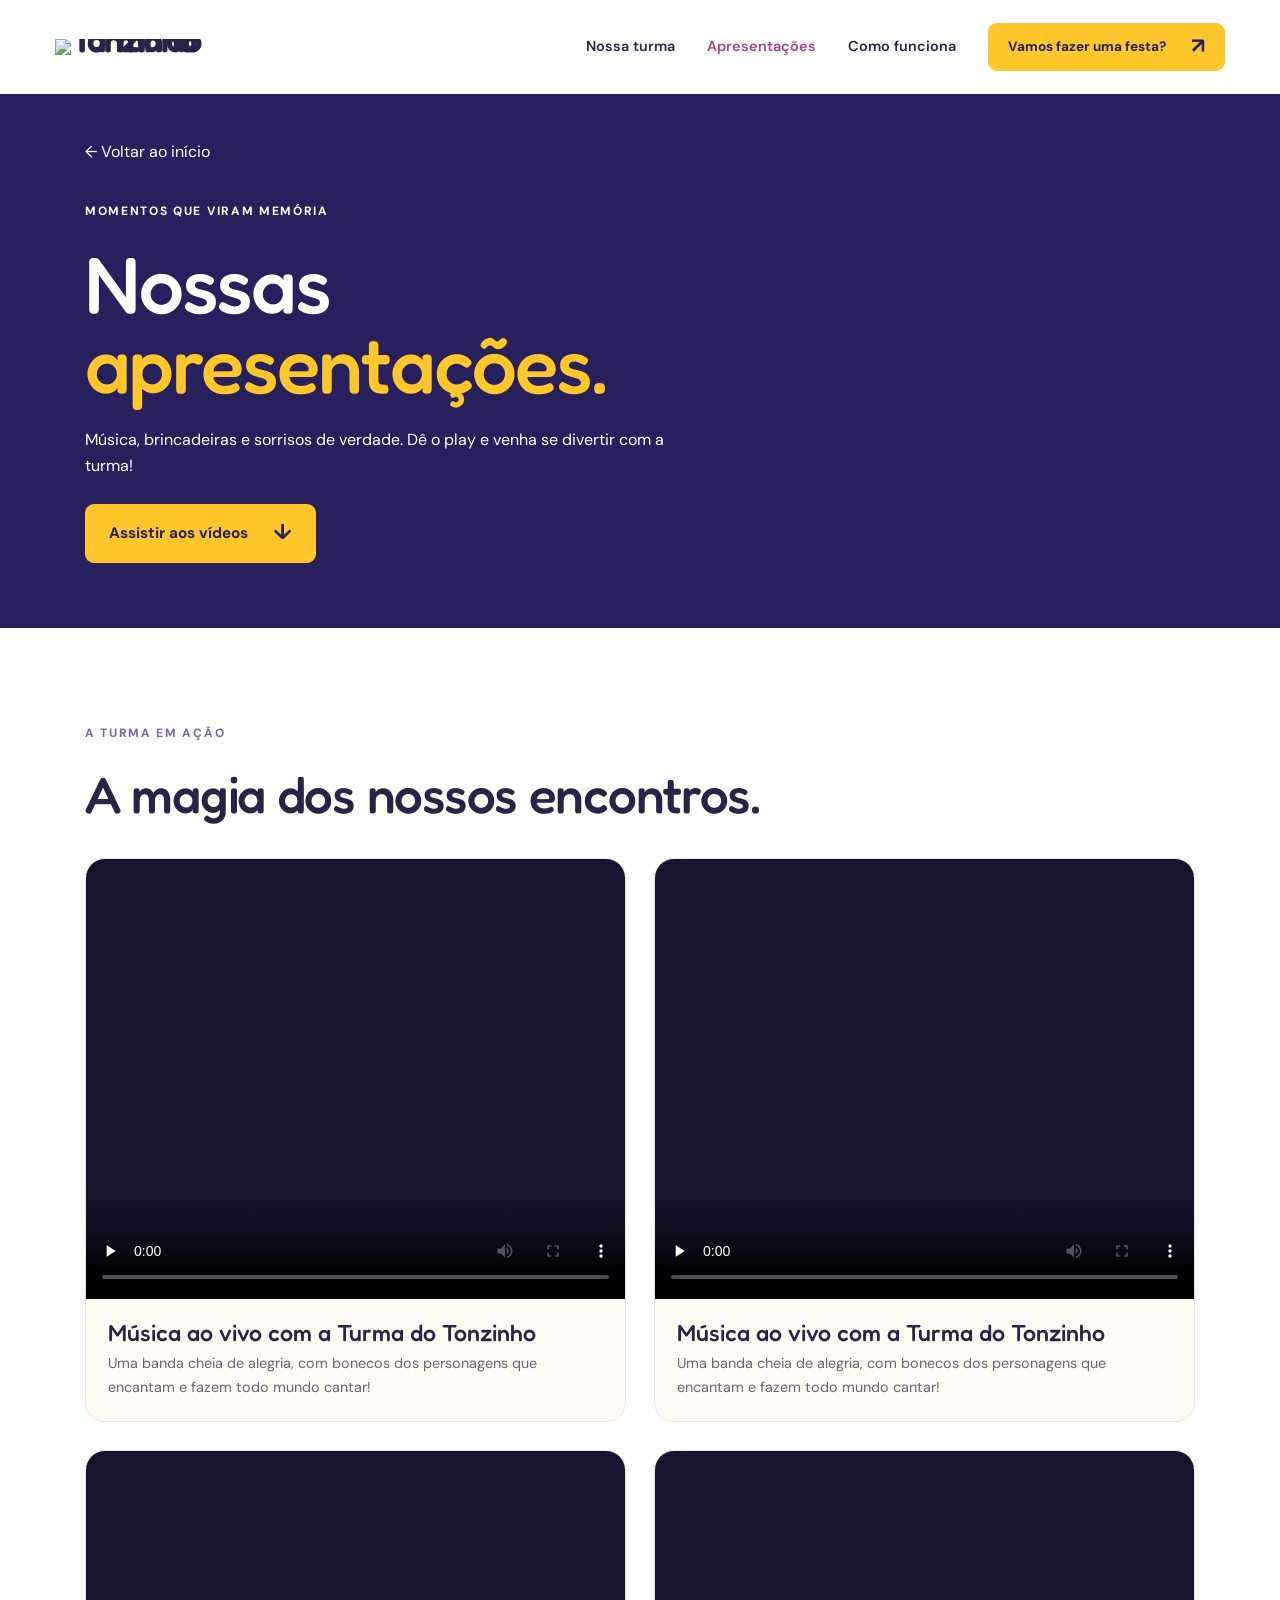
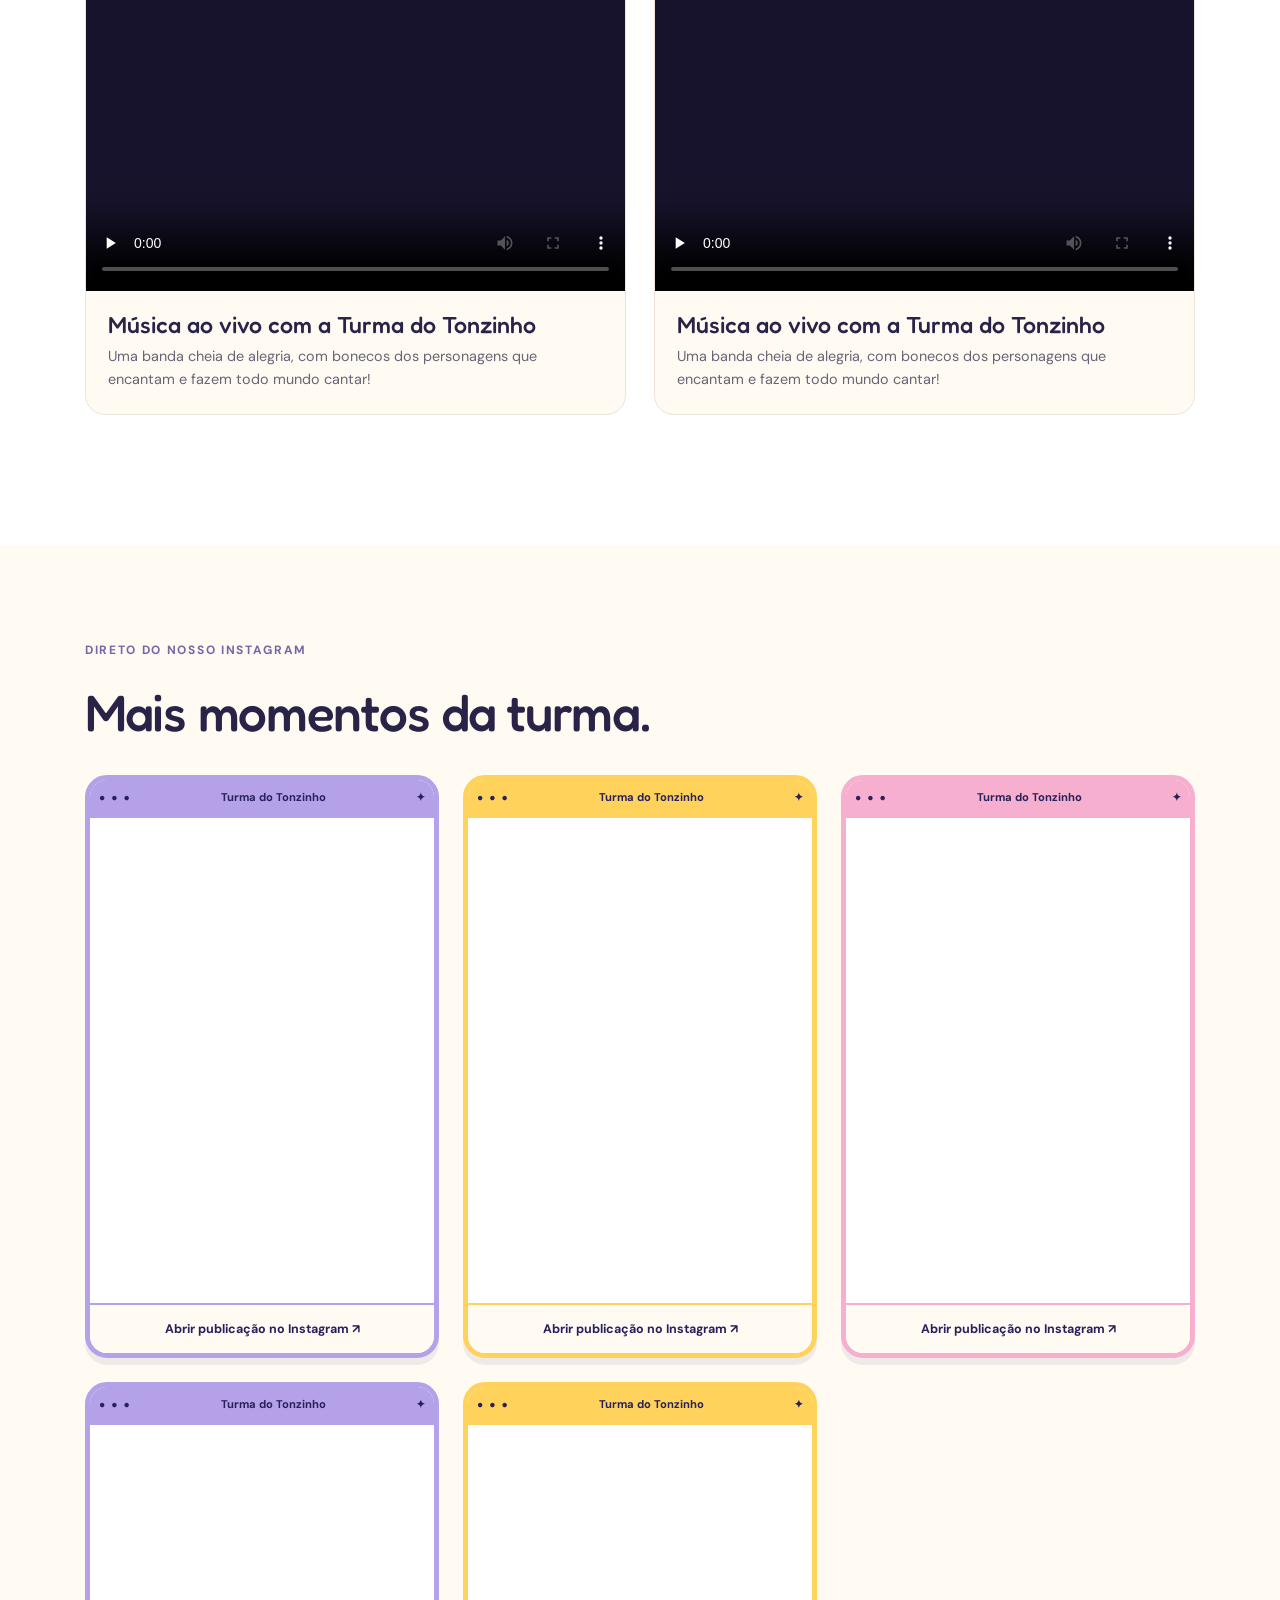
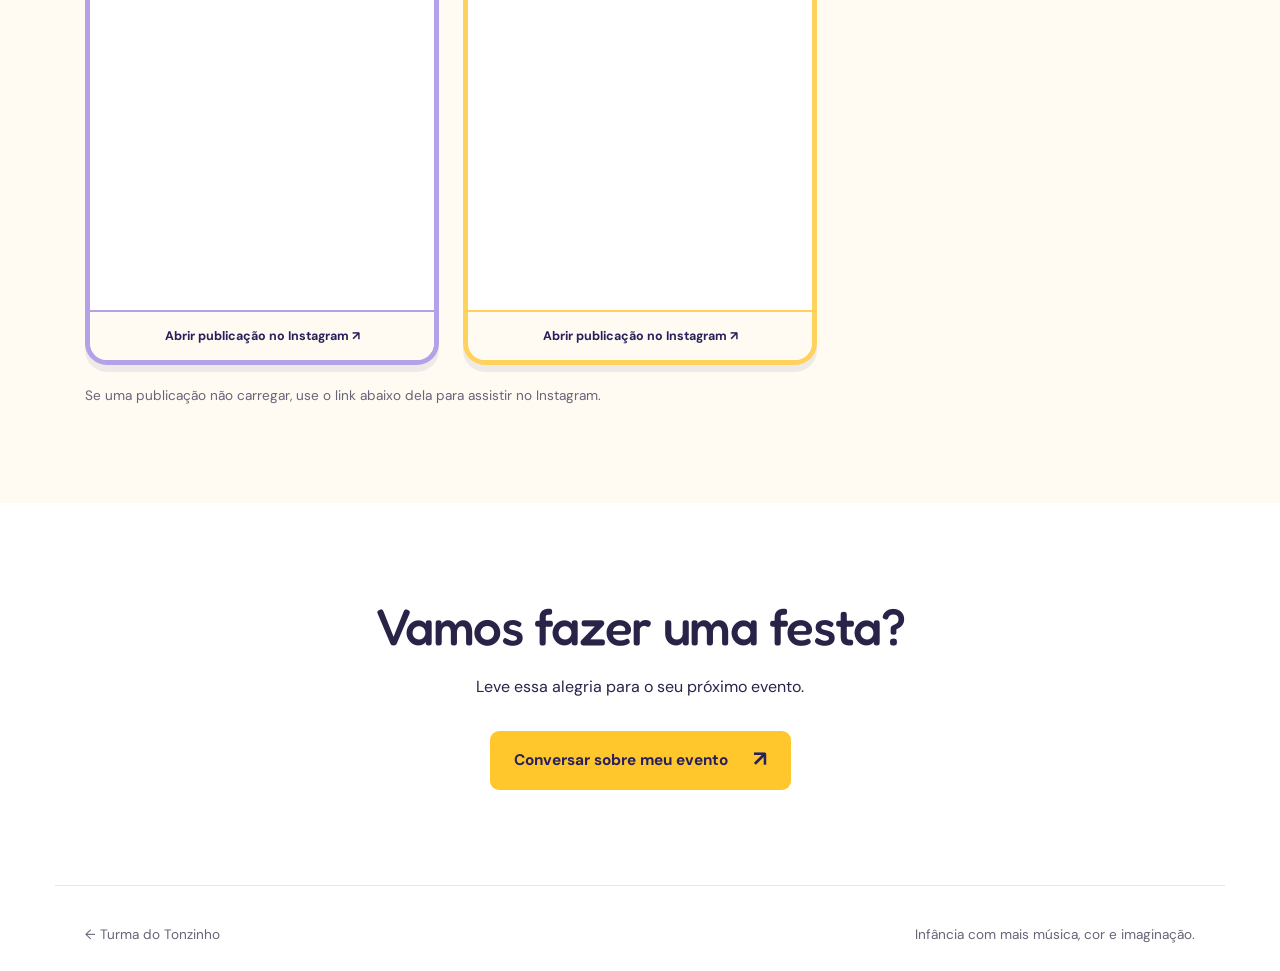
==== apresentacoes.html @ 0a6fb2ab "Add files via upload" ====
<!doctype html><html lang="pt-BR"><head><meta charset="UTF-8"><meta name="viewport" content="width=device-width, initial-scale=1"><meta name="description" content="Assista às apresentações da Turma do Tonzinho em eventos."><title>Apresentações · Turma do Tonzinho</title><link rel="stylesheet" href="styles.css"><link rel="stylesheet" href="video.css?v=kaka-2"><link rel="stylesheet" href="apresentacoes.css?v=janelas-1"></head><body><a class="skip" href="#conteudo">Pular para o conteúdo</a><header class="header"><a class="logo logo-image" href="index.html#inicio" aria-label="Turma do Tonzinho, início"><img src="assets/logo-turma-do-tonzinho.png" alt="Turma do Tonzinho"></a><button class="menu-toggle" aria-label="Abrir menu" aria-expanded="false" aria-controls="nav">☰</button><nav id="nav" aria-label="Menu principal"><a href="index.html#sobre">Nossa turma</a><a href="apresentacoes.html" aria-current="page">Apresentações</a><a href="index.html#como-funciona">Como funciona</a><a class="button small" href="index.html#contato">Vamos fazer uma festa? <span>↗</span></a></nav></header><main id="conteudo"><section class="event-intro"><div class="section"><a href="index.html">← Voltar ao início</a><p class="eyebrow">MOMENTOS QUE VIRAM MEMÓRIA</p><h1>Nossas<br><em>apresentações.</em></h1><p>Música, brincadeiras e sorrisos de verdade. Dê o play e venha se divertir com a turma!</p><a class="button" href="#videos">Assistir aos vídeos <span>↓</span></a></div></section><section class="section" id="videos"><p class="eyebrow purple">A TURMA EM AÇÃO</p><h2>A magia dos nossos encontros.</h2><div class="event-videos"><article class="event-video"><video controls playsinline preload="none" poster="assets/apresentacao-1.jpg" aria-label="Apresentação da Turma do Tonzinho, vídeo 1"><source src="assets/apresentacao-1.mp4" type="video/mp4">Seu navegador não suporta vídeo.</video><h3>Música ao vivo com a Turma do Tonzinho</h3><p>Uma banda cheia de alegria, com bonecos dos personagens que encantam e fazem todo mundo cantar!</p></article><article class="event-video"><video controls playsinline preload="none" poster="assets/apresentacao-2.jpg" aria-label="Apresentação da Turma do Tonzinho, vídeo 2"><source src="assets/apresentacao-2.mp4" type="video/mp4">Seu navegador não suporta vídeo.</video><h3>Música ao vivo com a Turma do Tonzinho</h3><p>Uma banda cheia de alegria, com bonecos dos personagens que encantam e fazem todo mundo cantar!</p></article><article class="event-video"><video controls playsinline preload="none" poster="assets/apresentacao-3.jpg" aria-label="Apresentação da Turma do Tonzinho, vídeo 3"><source src="assets/apresentacao-3.mp4" type="video/mp4">Seu navegador não suporta vídeo.</video><h3>Música ao vivo com a Turma do Tonzinho</h3><p>Uma banda cheia de alegria, com bonecos dos personagens que encantam e fazem todo mundo cantar!</p></article><article class="event-video"><video controls playsinline preload="none" poster="assets/apresentacao-4.jpg" aria-label="Apresentação da Turma do Tonzinho, vídeo 4"><source src="assets/apresentacao-4.mp4" type="video/mp4">Seu navegador não suporta vídeo.</video><h3>Música ao vivo com a Turma do Tonzinho</h3><p>Uma banda cheia de alegria, com bonecos dos personagens que encantam e fazem todo mundo cantar!</p></article></div></section><section class="event-social" id="instagram"><div class="section"><p class="eyebrow purple">DIRETO DO NOSSO INSTAGRAM</p><h2>Mais momentos da turma.</h2><div class="event-instagram"><article class="instagram-window"><div class="window-bar" aria-hidden="true"><span class="window-dots">● ● ●</span><span>Turma do Tonzinho</span><span>✦</span></div><iframe src="https://www.instagram.com/p/DZEY9xwAdph/embed/" title="Publicação 1 da Turma do Tonzinho no Instagram" loading="lazy" allow="autoplay; encrypted-media; picture-in-picture; fullscreen" allowfullscreen></iframe><a href="https://www.instagram.com/p/DZEY9xwAdph/" target="_blank" rel="noopener">Abrir publicação no Instagram ↗</a></article><article class="instagram-window"><div class="window-bar" aria-hidden="true"><span class="window-dots">● ● ●</span><span>Turma do Tonzinho</span><span>✦</span></div><iframe src="https://www.instagram.com/p/DVj2JoKgKFH/embed/" title="Publicação 2 da Turma do Tonzinho no Instagram" loading="lazy" allow="autoplay; encrypted-media; picture-in-picture; fullscreen" allowfullscreen></iframe><a href="https://www.instagram.com/p/DVj2JoKgKFH/" target="_blank" rel="noopener">Abrir publicação no Instagram ↗</a></article><article class="instagram-window"><div class="window-bar" aria-hidden="true"><span class="window-dots">● ● ●</span><span>Turma do Tonzinho</span><span>✦</span></div><iframe src="https://www.instagram.com/p/DVeevL1gLmP/embed/" title="Publicação 3 da Turma do Tonzinho no Instagram" loading="lazy" allow="autoplay; encrypted-media; picture-in-picture; fullscreen" allowfullscreen></iframe><a href="https://www.instagram.com/p/DVeevL1gLmP/" target="_blank" rel="noopener">Abrir publicação no Instagram ↗</a></article><article class="instagram-window"><div class="window-bar" aria-hidden="true"><span class="window-dots">● ● ●</span><span>Turma do Tonzinho</span><span>✦</span></div><iframe src="https://www.instagram.com/p/DVeZtWxgNIA/embed/" title="Publicação 4 da Turma do Tonzinho no Instagram" loading="lazy" allow="autoplay; encrypted-media; picture-in-picture; fullscreen" allowfullscreen></iframe><a href="https://www.instagram.com/p/DVeZtWxgNIA/" target="_blank" rel="noopener">Abrir publicação no Instagram ↗</a></article><article class="instagram-window"><div class="window-bar" aria-hidden="true"><span class="window-dots">● ● ●</span><span>Turma do Tonzinho</span><span>✦</span></div><iframe src="https://www.instagram.com/p/DSLtM_ggK1r/embed/" title="Publicação 5 da Turma do Tonzinho no Instagram" loading="lazy" allow="autoplay; encrypted-media; picture-in-picture; fullscreen" allowfullscreen></iframe><a href="https://www.instagram.com/p/DSLtM_ggK1r/" target="_blank" rel="noopener">Abrir publicação no Instagram ↗</a></article></div><p class="embed-note">Se uma publicação não carregar, use o link abaixo dela para assistir no Instagram.</p></div></section><section class="section event-cta"><h2>Vamos fazer uma festa?</h2><p>Leve essa alegria para o seu próximo evento.</p><a class="button" href="index.html#contato">Conversar sobre meu evento <span>↗</span></a></section></main><footer><a href="index.html">← Turma do Tonzinho</a><p>Infância com mais música, cor e imaginação.</p></footer><script>const toggle=document.querySelector('.menu-toggle');const nav=document.querySelector('#nav');toggle.addEventListener('click',()=>{const open=nav.classList.toggle('open');toggle.setAttribute('aria-expanded',String(open));});document.querySelectorAll('video').forEach(video=>video.addEventListener('play',()=>document.querySelectorAll('video').forEach(other=>{if(other!==video)other.pause()})));</script></body></html>
---- styles.css ----
@import url('https://fonts.googleapis.com/css2?family=DM+Sans:wght@400;500;600;700&family=Fredoka:wght@400;500;600;700&display=swap');
:root{--purple:#28205c;--yellow:#ffc72c;--pink:#f79cc6;--ink:#292348;--muted:#686477;--cream:#fffaf2}*{box-sizing:border-box}html{scroll-behavior:smooth;scroll-padding-top:100px}body{margin:0;color:var(--ink);font-family:'DM Sans',sans-serif;font-size:16px;line-height:1.65}a{color:inherit;text-decoration:none}button,input,select,textarea{font:inherit}button,a,input,select,summary,textarea{-webkit-tap-highlight-color:transparent}a:focus-visible,button:focus-visible,summary:focus-visible{outline:3px solid #d7478a;outline-offset:6px}h1,h2,h3,p{margin:0}h1,h2,h3,.logo{font-family:'Fredoka',sans-serif}h2{font-size:clamp(2.3rem,4vw,3.5rem);line-height:1.1;font-weight:500;letter-spacing:-.025em}h3{font-size:1.45rem;font-weight:500;line-height:1.3}em{font-style:normal}section{scroll-margin-top:25px}.header{max-width:1250px;margin:auto;padding:23px 40px;display:flex;align-items:center;justify-content:space-between;gap:35px}.logo{display:flex;flex-direction:column;line-height:.95;font-size:2.15rem;font-weight:600;letter-spacing:-.06em}.logo-small{font-size:.95rem;letter-spacing:.04em;margin-bottom:4px}.logo-star{color:#f1a800;font-size:1.7rem;margin-left:3px}nav{display:flex;align-items:center;gap:32px;font-size:.9rem;font-weight:600}nav>a:not(.button):hover{color:#a64191}.button{border:0;display:inline-flex;justify-content:space-between;align-items:center;gap:25px;background:var(--yellow);color:var(--purple);padding:17px 24px;border-radius:9px;font-weight:700;font-size:.96rem;cursor:pointer;transition:transform .2s,background .2s}.button:hover{transform:translateY(-3px);background:#ffda62}.button span{font-size:1.35rem;line-height:1}.button.small{padding:13px 20px;font-size:.85rem}.menu-toggle{display:none}.hero{background:var(--purple);color:white;position:relative;overflow:hidden;padding-top:30px}.wave{position:absolute;left:-3%;right:-3%;height:58px;background:#8b80c6;top:-33px;border-radius:0 0 50% 50%;transform:rotate(-1.5deg)}.hero-inner{max-width:1250px;min-height:575px;margin:auto;padding:55px 40px 60px;display:grid;grid-template-columns:1fr 1fr;align-items:center;gap:35px}.eyebrow{font-size:.75rem;font-weight:700;letter-spacing:.14em;line-height:1.8;margin-bottom:22px}.eyebrow span{display:inline-block;background:var(--yellow);width:7px;height:7px;border-radius:50%;margin-right:7px}.eyebrow.purple{color:#7964a7}h1{font-size:clamp(3.5rem,6.6vw,5.6rem);font-weight:500;line-height:.99;letter-spacing:-.025em}h1 em{color:var(--yellow)}.hero-description{max-width:440px;margin:25px 0 29px;color:#e1ddec;font-size:1.06rem;line-height:1.7}.hero-note{font-size:.8rem;margin-top:25px;color:#e3dff0;display:flex;gap:10px;align-items:center}.hero-note span{font-size:1.8rem;color:var(--pink)}.hero-visual{position:relative;min-width:0}.hero-visual img{width:100%;height:430px;object-fit:cover;display:block;border-radius:46% 45% 35% 35%;border:8px solid #554789;transform:rotate(2deg)}.spark{position:absolute;color:var(--yellow);font-size:4.8rem;line-height:1}.spark-one{left:-15px;top:-12px}.spark-two{right:-10px;bottom:50px;color:var(--pink)}.photo-label{position:absolute;bottom:8px;left:20px;background:var(--pink);color:var(--purple);padding:10px 20px;font-family:'Fredoka',sans-serif;font-size:1.2rem;transform:rotate(-5deg);border-radius:6px}.photo-label span{margin-left:10px}.image-caption{position:absolute;right:15px;bottom:-29px;font-size:.75rem;color:#d6cee9}.hero-bottom{display:flex;justify-content:center;gap:48px;align-items:center;padding:19px 30px;border-top:1px solid #504775;color:#e4def2;font-size:.85rem}.hero-bottom>span:nth-child(even){color:var(--pink);font-size:1.2rem}.section{max-width:1170px;margin:auto;padding:95px 30px}.about{display:grid;grid-template-columns:1fr 1.15fr;gap:95px;align-items:center}.about-art{min-height:360px;position:relative;display:grid;place-items:center}.about-circle{background:#fce3ed;width:310px;height:310px;border-radius:47% 53% 44% 56%;padding:44px;transform:rotate(-8deg);line-height:1.1;font-family:'Fredoka',sans-serif}.about-circle>span:first-child{font-size:1.2rem}.about-circle strong{display:block;font-size:3.8rem;font-weight:500;margin-top:7px}.about-circle em{color:#a54c87}.smile{position:absolute;right:25px;bottom:26px;font-size:4rem;color:#a54c87}.orbit{position:absolute;border:13px solid var(--yellow);width:100px;height:100px;border-radius:50%;right:0;bottom:0}.mini-star{position:absolute;left:10px;top:0;font-size:3rem;color:#a190d4}.little-note{position:absolute;bottom:22px;left:0;font-size:1.1rem;font-family:'Fredoka';transform:rotate(-8deg)}.about-copy>p:not(.eyebrow){color:var(--muted);margin-top:20px}.values{display:flex;gap:24px;margin-top:28px}.values>div{display:flex;align-items:center;gap:10px;flex:1}.values strong{font-size:.85rem;line-height:1.4}.value-icon{font-size:1.6rem;flex-shrink:0;padding:3px 11px;border-radius:12px}.pink{background:#ffe2ec;color:#a83b6c}.yellow{background:#fff0b9;color:#826000}.shows{background:var(--cream);border-radius:60px 60px 0 0}.section-heading{display:flex;align-items:end;justify-content:space-between;margin-bottom:42px}.section-heading>p{color:var(--muted);padding-bottom:5px}.cards{display:grid;grid-template-columns:repeat(3,1fr);gap:24px}.card{border-radius:18px;overflow:hidden;background:white;border:1px solid #ede6e0;transition:transform .2s}.card:hover{transform:translateY(-5px)}.card-top{height:220px;padding:24px 28px;position:relative;overflow:hidden}.birthday{background:#f8cf46}.school{background:#c7b9ee}.events{background:#f6bad0}.card-number{font-size:.7rem;letter-spacing:.13em;font-weight:700}.card-symbol{position:absolute;right:10px;top:40px;font-size:8rem;line-height:1;color:#fff8;transform:rotate(15deg)}.card-top p{position:relative;font-family:'Fredoka';font-size:1.85rem;line-height:1.15;margin-top:35px}.card-top strong{font-weight:500;font-size:2.2rem}.card-body{padding:28px}.card-body p{color:var(--muted);font-size:.92rem;margin:16px 0 25px}.card-body a{display:flex;justify-content:space-between;font-size:.88rem;font-weight:700;border-top:1px solid #eee7ed;padding-top:18px}.card-body a:hover{color:#a64191}.steps{text-align:center}.steps-grid{display:grid;grid-template-columns:repeat(3,1fr);gap:60px;margin-top:45px}.steps-grid article>span{display:grid;place-items:center;width:48px;height:48px;border-radius:50%;background:#f2eafa;color:#7963ac;font-family:'Fredoka';font-size:1.5rem;margin:0 auto 20px}.steps-grid p{color:var(--muted);margin-top:14px;font-size:.94rem}.contact{background:var(--purple);color:white;border-radius:32px;display:grid;grid-template-columns:1fr 1fr;gap:65px;padding:60px}.contact h2{font-size:3.7rem}.contact h2 em{color:var(--yellow)}.contact>div>p:not(.eyebrow){color:#ddd7ed;margin-top:23px;max-width:375px}.contact-star{display:block;color:var(--pink);font-size:5rem;line-height:1;margin-top:30px}form label{display:block;font-size:.85rem;margin-bottom:6px}input,select,textarea{width:100%;border:1px solid #736793;border-radius:8px;background:#fff;color:var(--ink);padding:12px 13px;margin-bottom:17px;min-width:0}input:focus,select:focus,textarea:focus{outline:3px solid var(--pink);outline-offset:2px}.form-row{display:grid;grid-template-columns:1.2fr 1fr;gap:14px}form .button{width:100%;margin-top:3px}.form-note{font-size:.75rem;color:#d6cee7;margin-top:14px;line-height:1.5}#result{margin-top:22px}textarea{font-size:.9rem;resize:vertical}.copy-button{background:white;border:0;border-radius:7px;padding:8px 18px;cursor:pointer;color:var(--purple)}#copy-status{font-size:.85rem;margin-top:8px}.faq{display:grid;grid-template-columns:1fr 1.4fr;gap:70px}.faq-list details{border-bottom:1px solid #e9e4ee;padding:20px 0}.faq-list details:first-child{padding-top:0}summary{font-weight:600;cursor:pointer;list-style:none;display:flex;justify-content:space-between;gap:20px}summary::-webkit-details-marker{display:none}summary:after{content:'+';color:#8b6bb1;font-size:1.3rem}details[open] summary:after{content:'−'}details p{color:var(--muted);font-size:.95rem;margin-top:15px}footer{max-width:1170px;padding:38px 30px 25px;margin:auto;border-top:1px solid #e9e4ee;display:flex;flex-wrap:wrap;justify-content:space-between;align-items:center;gap:25px}footer>p,footer>a:last-of-type{font-size:.85rem;color:var(--muted)}.footer-bottom{width:100%;border-top:1px solid #eee8f2;padding-top:22px;margin-top:12px;display:flex;justify-content:space-between;font-size:.75rem;color:#746c80}.skip{position:absolute;top:-100px;background:white;padding:15px;z-index:10}.skip:focus{top:0}
@media(min-width:1500px){.hero-inner{min-height:640px}.hero-visual img{height:470px}}@media(max-width:1000px){nav{gap:18px}.header{padding:22px 25px}nav .small{display:none}.hero-inner{padding:55px 30px}.hero-visual img{height:370px}.hero-bottom{gap:22px}.about{gap:45px}.about-circle{width:270px;height:290px}.cards{gap:16px}.card-body{padding:22px}.contact{margin:0 25px;padding:40px;gap:35px}.contact h2{font-size:3rem}.form-row{grid-template-columns:1fr}}
@media(max-width:700px){html{scroll-padding-top:25px}.header{padding:19px 22px;position:relative}.logo{font-size:1.9rem}.menu-toggle{display:block;background:#f3eef9;border:0;border-radius:8px;font-size:1.4rem;padding:3px 11px;color:var(--purple)}nav{display:none;position:absolute;left:15px;right:15px;top:85px;z-index:5;background:white;padding:25px;border-radius:14px;box-shadow:0 15px 35px #28205c22;align-items:stretch}nav.open{display:flex;flex-direction:column}nav .small{display:flex}.hero-inner{grid-template-columns:1fr;padding:50px 25px 55px;gap:45px}.eyebrow{font-size:.69rem;letter-spacing:.1em;margin-bottom:18px}h1{font-size:3.9rem}.hero-description{font-size:1rem}.hero-visual{max-width:460px;width:100%;margin:auto}.hero-visual img{height:350px}.hero-bottom{gap:18px;justify-content:flex-start;overflow:hidden;white-space:nowrap;font-size:.75rem}.section{padding:65px 25px}.about{grid-template-columns:1fr;gap:35px}.about-art{min-height:310px;max-width:360px;width:100%;margin:auto}.about-copy{order:-1}.values{gap:15px}.shows{border-radius:30px 30px 0 0}.section-heading{display:block}.section-heading>p{margin-top:20px}.cards{grid-template-columns:1fr;gap:24px}.card-top{height:205px}.card-body{padding:27px}.steps-grid{grid-template-columns:1fr;gap:35px;margin-top:35px}.steps-grid p{max-width:300px;margin:12px auto 0}.contact{grid-template-columns:1fr;margin:0 15px;padding:35px 25px;gap:30px;border-radius:22px}.contact h2{font-size:3rem}.contact-star{display:none}.form-row{grid-template-columns:1fr}.faq{grid-template-columns:1fr;gap:35px}.faq h2 br{display:none}footer{margin:0 25px;padding:30px 0;align-items:start}footer>p{max-width:180px}.footer-bottom{gap:20px;font-size:.75rem}.photo-label{font-size:1rem;left:10px}.hero-note{font-size:.75rem}}
@media(prefers-reduced-motion:reduce){html{scroll-behavior:auto}*{transition:none!important}}
---- video.css ----
.hero-video-wrap{position:absolute;inset:0;overflow:hidden;background:#28205c}.hero-video{width:100%;height:100%;object-fit:contain;object-position:center}.hero-overlay{position:absolute;inset:0;background:linear-gradient(90deg,rgba(28,23,70,.82) 0%,rgba(37,29,88,.42) 45%,rgba(39,30,89,.10) 100%);pointer-events:none}.video-control{position:absolute;right:28px;bottom:28px;z-index:2;border:1px solid #ffffff66;background:#28205cbb;color:#fff;border-radius:999px;padding:9px 14px;cursor:pointer;font-size:.8rem;font-weight:700}.hero .wave,.hero-inner,.hero-bottom{z-index:1}.hero-inner,.hero-bottom{position:relative}.hero-inner{grid-template-columns:minmax(0,1fr)}.hero-copy{max-width:530px}.hero-visual{display:none}.about-art{background:url('assets/turma-personagens-kaka-acento.png') center / contain no-repeat;min-height:410px}.about-art>*{display:none}.logo-image{display:block;width:175px;line-height:0}.logo-image img{display:block;width:100%;height:auto}footer .logo-image{width:190px}@media(max-width:700px){.video-control{right:15px;bottom:74px}.video-control span{display:none}.about-art{min-height:300px}.logo-image{width:145px}footer .logo-image{width:160px}}
---- apresentacoes.css ----
.event-intro{background:var(--purple);color:white}.event-intro .section{padding-top:45px;padding-bottom:65px}.event-intro .eyebrow{margin-top:35px}.event-intro h1{font-size:clamp(2.8rem,7vw,5rem)}.event-intro p:not(.eyebrow){max-width:600px;margin:24px 0}.event-videos{display:grid;grid-template-columns:repeat(2,minmax(0,1fr));gap:28px;margin:35px 0}.event-video{min-width:0;background:var(--cream);border:1px solid #eee4d9;border-radius:20px;overflow:hidden;padding-bottom:22px}.event-video video{display:block;width:100%;height:440px;object-fit:contain;background:#17132c}.event-video h3,.event-video p{margin:18px 22px 0}.event-video p{margin-top:5px;color:var(--muted);font-size:.9rem}.event-instagram{display:grid;grid-template-columns:repeat(2,minmax(0,1fr));gap:25px;margin-top:35px}.event-instagram article{min-width:0;background:white;border:1px solid #e9e4ee;border-radius:16px;overflow:hidden}.event-instagram iframe{display:block;width:100%;height:650px;border:0}.event-instagram a{display:block;padding:15px;font-size:.85rem;color:var(--purple);text-decoration:underline}.event-social{background:var(--cream)}.embed-note{color:var(--muted);font-size:.85rem;margin-top:20px}.event-cta{text-align:center}.event-cta p,.event-preview>p:not(.eyebrow){margin:20px 0}.event-cta .button{margin-top:10px}nav [aria-current=page]{color:#a64191}@media(max-width:700px){.event-videos,.event-instagram{grid-template-columns:1fr}.event-video video{height:420px;max-height:70vh}.event-instagram iframe{height:610px}.event-intro .section{padding-top:30px}.event-intro h1{overflow-wrap:anywhere}}
/* Compact, playful Instagram windows. */
.event-instagram{grid-template-columns:repeat(3,minmax(0,1fr));gap:24px;align-items:start}
.event-instagram .instagram-window{--frame:#b4a1e7;border:5px solid var(--frame);border-radius:22px;box-shadow:0 7px 0 #28205c12;background:#fff;overflow:hidden}
.event-instagram .instagram-window:nth-child(3n+2){--frame:#ffd35b}
.event-instagram .instagram-window:nth-child(3n){--frame:#f6afce}
.window-bar{display:flex;align-items:center;justify-content:space-between;gap:8px;padding:10px 9px 13px;background:var(--frame);color:#28205c;font-size:.7rem;font-weight:700;line-height:1.3}
.window-dots{font-size:.65rem;letter-spacing:2px;white-space:nowrap}
.event-instagram iframe{height:485px;background:white}
.event-instagram .instagram-window>a{padding:14px 10px;text-align:center;font-weight:700;font-size:.78rem;text-decoration:none;background:#fffaf2;border-top:2px solid var(--frame)}
.event-instagram .instagram-window>a:hover{background:var(--frame)}
@media(max-width:1080px){.event-instagram{grid-template-columns:repeat(2,minmax(0,1fr));max-width:740px;margin-left:auto;margin-right:auto}}
@media(max-width:740px){.event-instagram{grid-template-columns:minmax(0,1fr);max-width:360px}.event-instagram iframe{height:470px}}
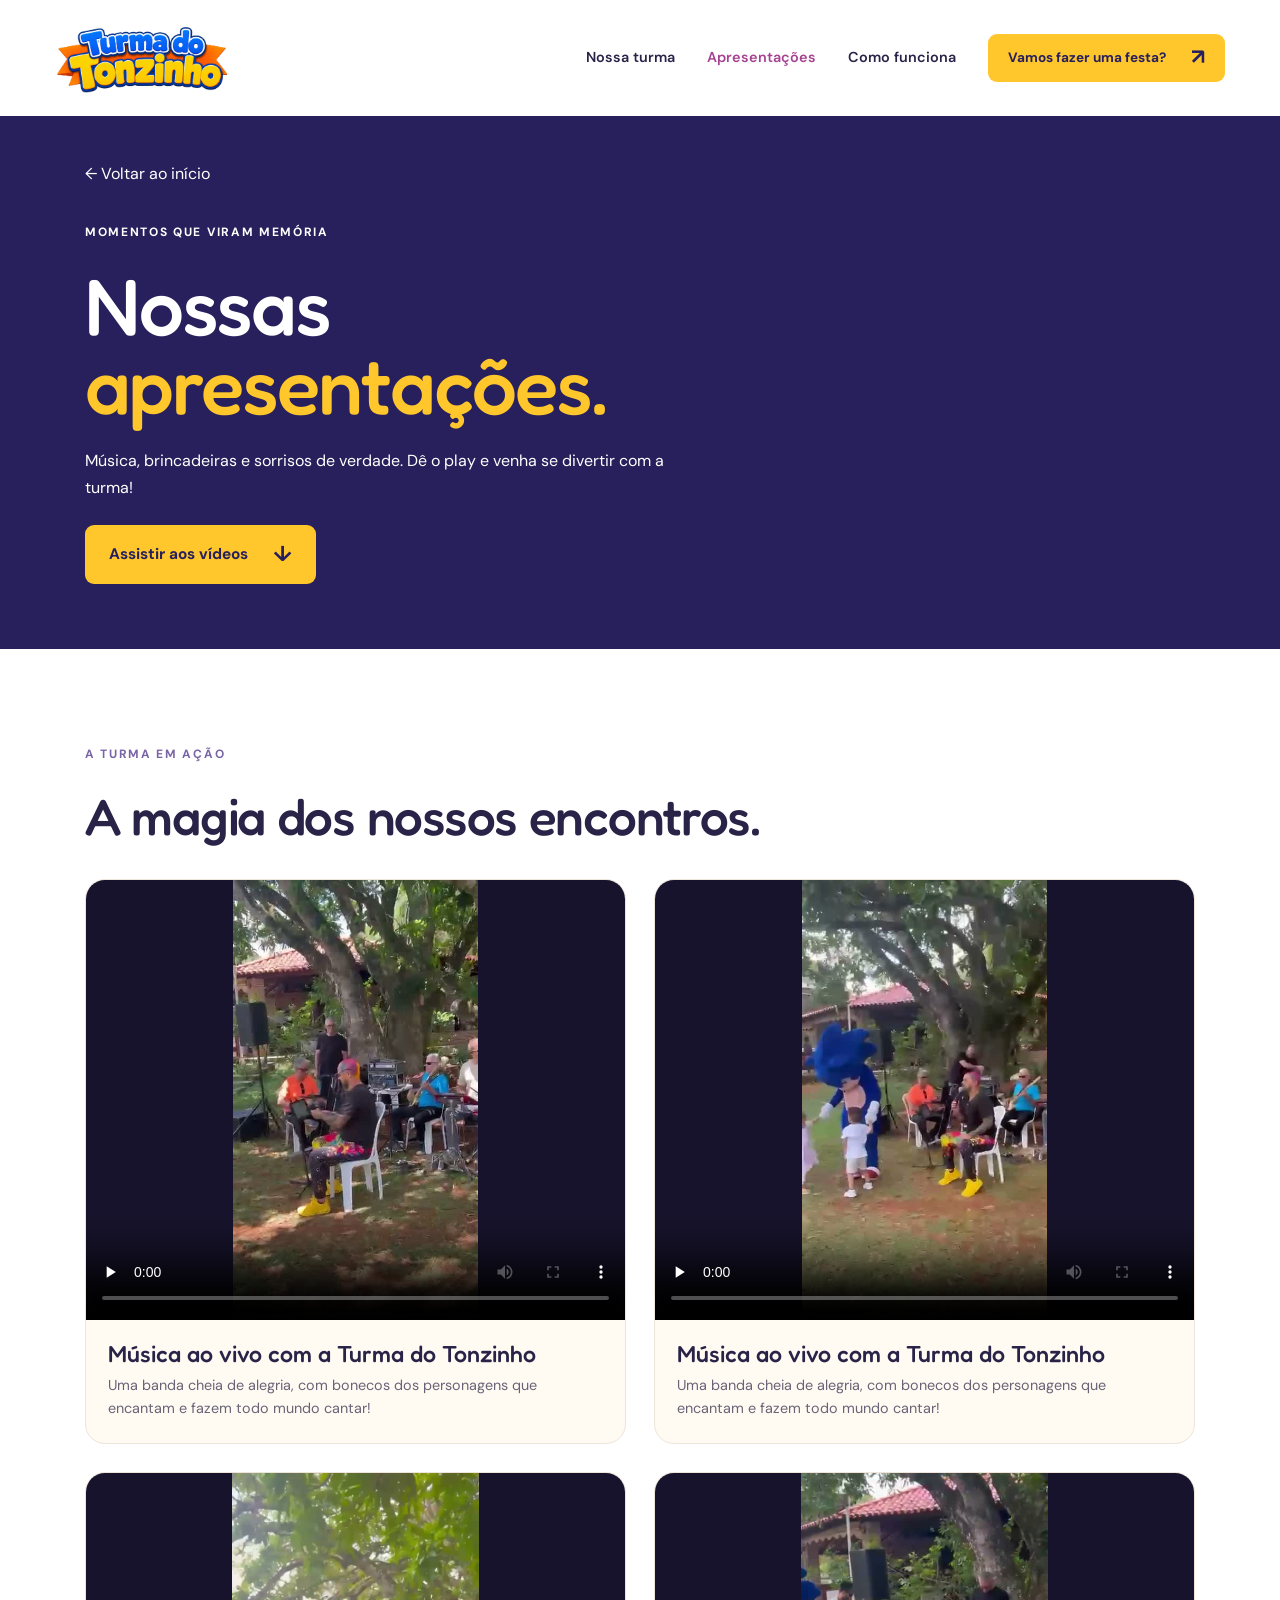
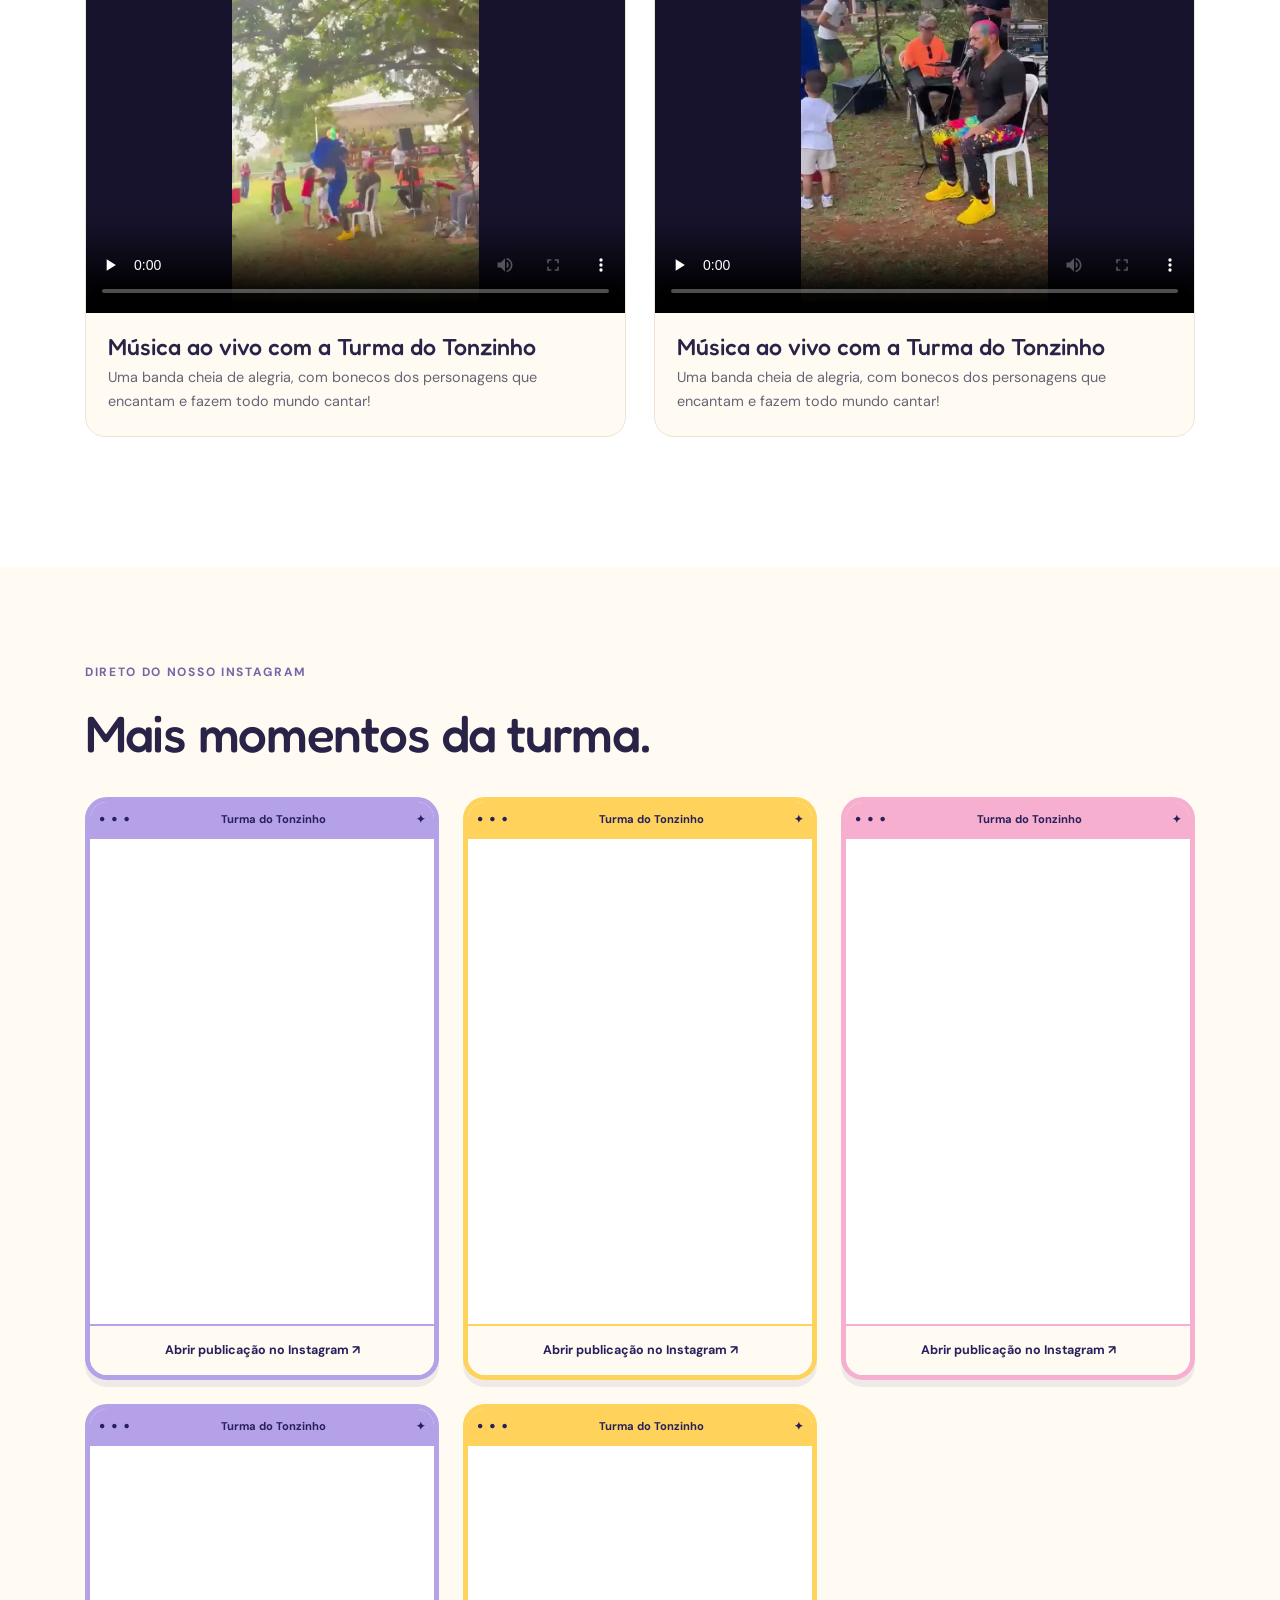
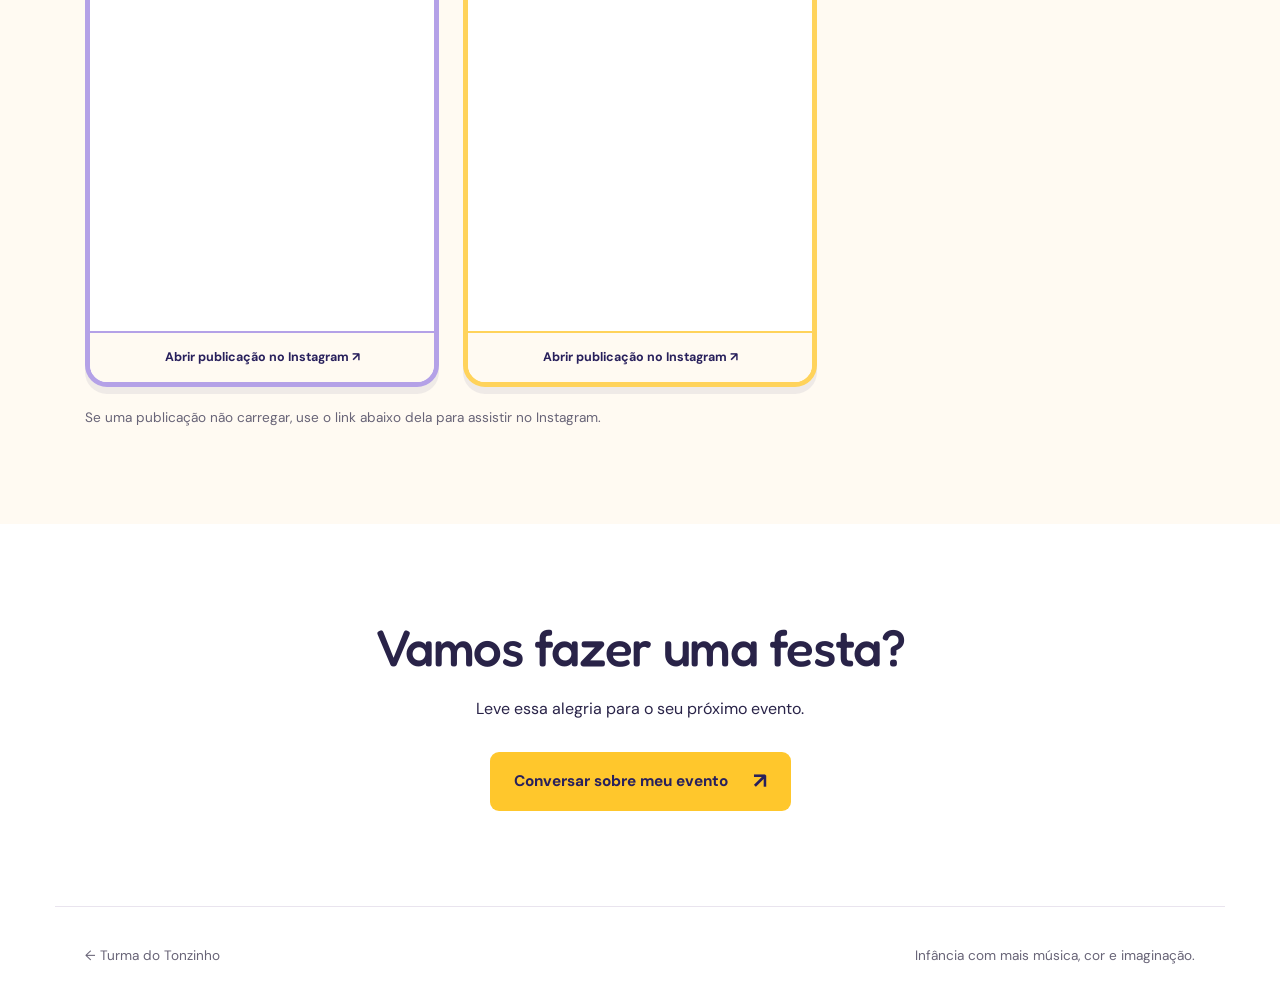
==== commit 2017c26c: "Add files via upload" ====
--- a/apresentacoes.html
+++ b/apresentacoes.html
@@ -1 +1 @@
-<!doctype html><html lang="pt-BR"><head><meta charset="UTF-8"><meta name="viewport" content="width=device-width, initial-scale=1"><meta name="description" content="Assista às apresentações da Turma do Tonzinho em eventos."><title>Apresentações · Turma do Tonzinho</title><link rel="stylesheet" href="styles.css"><link rel="stylesheet" href="video.css?v=kaka-2"><link rel="stylesheet" href="apresentacoes.css?v=janelas-1"></head><body><a class="skip" href="#conteudo">Pular para o conteúdo</a><header class="header"><a class="logo logo-image" href="index.html#inicio" aria-label="Turma do Tonzinho, início"><img src="assets/logo-turma-do-tonzinho.png" alt="Turma do Tonzinho"></a><button class="menu-toggle" aria-label="Abrir menu" aria-expanded="false" aria-controls="nav">☰</button><nav id="nav" aria-label="Menu principal"><a href="index.html#sobre">Nossa turma</a><a href="apresentacoes.html" aria-current="page">Apresentações</a><a href="index.html#como-funciona">Como funciona</a><a class="button small" href="index.html#contato">Vamos fazer uma festa? <span>↗</span></a></nav></header><main id="conteudo"><section class="event-intro"><div class="section"><a href="index.html">← Voltar ao início</a><p class="eyebrow">MOMENTOS QUE VIRAM MEMÓRIA</p><h1>Nossas<br><em>apresentações.</em></h1><p>Música, brincadeiras e sorrisos de verdade. Dê o play e venha se divertir com a turma!</p><a class="button" href="#videos">Assistir aos vídeos <span>↓</span></a></div></section><section class="section" id="videos"><p class="eyebrow purple">A TURMA EM AÇÃO</p><h2>A magia dos nossos encontros.</h2><div class="event-videos"><article class="event-video"><video controls playsinline preload="none" poster="assets/apresentacao-1.jpg" aria-label="Apresentação da Turma do Tonzinho, vídeo 1"><source src="assets/apresentacao-1.mp4" type="video/mp4">Seu navegador não suporta vídeo.</video><h3>Música ao vivo com a Turma do Tonzinho</h3><p>Uma banda cheia de alegria, com bonecos dos personagens que encantam e fazem todo mundo cantar!</p></article><article class="event-video"><video controls playsinline preload="none" poster="assets/apresentacao-2.jpg" aria-label="Apresentação da Turma do Tonzinho, vídeo 2"><source src="assets/apresentacao-2.mp4" type="video/mp4">Seu navegador não suporta vídeo.</video><h3>Música ao vivo com a Turma do Tonzinho</h3><p>Uma banda cheia de alegria, com bonecos dos personagens que encantam e fazem todo mundo cantar!</p></article><article class="event-video"><video controls playsinline preload="none" poster="assets/apresentacao-3.jpg" aria-label="Apresentação da Turma do Tonzinho, vídeo 3"><source src="assets/apresentacao-3.mp4" type="video/mp4">Seu navegador não suporta vídeo.</video><h3>Música ao vivo com a Turma do Tonzinho</h3><p>Uma banda cheia de alegria, com bonecos dos personagens que encantam e fazem todo mundo cantar!</p></article><article class="event-video"><video controls playsinline preload="none" poster="assets/apresentacao-4.jpg" aria-label="Apresentação da Turma do Tonzinho, vídeo 4"><source src="assets/apresentacao-4.mp4" type="video/mp4">Seu navegador não suporta vídeo.</video><h3>Música ao vivo com a Turma do Tonzinho</h3><p>Uma banda cheia de alegria, com bonecos dos personagens que encantam e fazem todo mundo cantar!</p></article></div></section><section class="event-social" id="instagram"><div class="section"><p class="eyebrow purple">DIRETO DO NOSSO INSTAGRAM</p><h2>Mais momentos da turma.</h2><div class="event-instagram"><article class="instagram-window"><div class="window-bar" aria-hidden="true"><span class="window-dots">● ● ●</span><span>Turma do Tonzinho</span><span>✦</span></div><iframe src="https://www.instagram.com/p/DZEY9xwAdph/embed/" title="Publicação 1 da Turma do Tonzinho no Instagram" loading="lazy" allow="autoplay; encrypted-media; picture-in-picture; fullscreen" allowfullscreen></iframe><a href="https://www.instagram.com/p/DZEY9xwAdph/" target="_blank" rel="noopener">Abrir publicação no Instagram ↗</a></article><article class="instagram-window"><div class="window-bar" aria-hidden="true"><span class="window-dots">● ● ●</span><span>Turma do Tonzinho</span><span>✦</span></div><iframe src="https://www.instagram.com/p/DVj2JoKgKFH/embed/" title="Publicação 2 da Turma do Tonzinho no Instagram" loading="lazy" allow="autoplay; encrypted-media; picture-in-picture; fullscreen" allowfullscreen></iframe><a href="https://www.instagram.com/p/DVj2JoKgKFH/" target="_blank" rel="noopener">Abrir publicação no Instagram ↗</a></article><article class="instagram-window"><div class="window-bar" aria-hidden="true"><span class="window-dots">● ● ●</span><span>Turma do Tonzinho</span><span>✦</span></div><iframe src="https://www.instagram.com/p/DVeevL1gLmP/embed/" title="Publicação 3 da Turma do Tonzinho no Instagram" loading="lazy" allow="autoplay; encrypted-media; picture-in-picture; fullscreen" allowfullscreen></iframe><a href="https://www.instagram.com/p/DVeevL1gLmP/" target="_blank" rel="noopener">Abrir publicação no Instagram ↗</a></article><article class="instagram-window"><div class="window-bar" aria-hidden="true"><span class="window-dots">● ● ●</span><span>Turma do Tonzinho</span><span>✦</span></div><iframe src="https://www.instagram.com/p/DVeZtWxgNIA/embed/" title="Publicação 4 da Turma do Tonzinho no Instagram" loading="lazy" allow="autoplay; encrypted-media; picture-in-picture; fullscreen" allowfullscreen></iframe><a href="https://www.instagram.com/p/DVeZtWxgNIA/" target="_blank" rel="noopener">Abrir publicação no Instagram ↗</a></article><article class="instagram-window"><div class="window-bar" aria-hidden="true"><span class="window-dots">● ● ●</span><span>Turma do Tonzinho</span><span>✦</span></div><iframe src="https://www.instagram.com/p/DSLtM_ggK1r/embed/" title="Publicação 5 da Turma do Tonzinho no Instagram" loading="lazy" allow="autoplay; encrypted-media; picture-in-picture; fullscreen" allowfullscreen></iframe><a href="https://www.instagram.com/p/DSLtM_ggK1r/" target="_blank" rel="noopener">Abrir publicação no Instagram ↗</a></article></div><p class="embed-note">Se uma publicação não carregar, use o link abaixo dela para assistir no Instagram.</p></div></section><section class="section event-cta"><h2>Vamos fazer uma festa?</h2><p>Leve essa alegria para o seu próximo evento.</p><a class="button" href="index.html#contato">Conversar sobre meu evento <span>↗</span></a></section></main><footer><a href="index.html">← Turma do Tonzinho</a><p>Infância com mais música, cor e imaginação.</p></footer><script>const toggle=document.querySelector('.menu-toggle');const nav=document.querySelector('#nav');toggle.addEventListener('click',()=>{const open=nav.classList.toggle('open');toggle.setAttribute('aria-expanded',String(open));});document.querySelectorAll('video').forEach(video=>video.addEventListener('play',()=>document.querySelectorAll('video').forEach(other=>{if(other!==video)other.pause()})));</script></body></html>+<!doctype html><html lang="pt-BR"><head><meta charset="UTF-8"><meta name="viewport" content="width=device-width, initial-scale=1"><meta name="description" content="Assista às apresentações da Turma do Tonzinho em eventos."><title>Apresentações · Turma do Tonzinho</title><link rel="stylesheet" href="styles.css"><link rel="stylesheet" href="video.css?v=kaka-2"><link rel="stylesheet" href="apresentacoes.css?v=janelas-1"></head><body><a class="skip" href="#conteudo">Pular para o conteúdo</a><header class="header"><a class="logo logo-image" href="index.html#inicio" aria-label="Turma do Tonzinho, início"><img src="logo-turma-do-tonzinho.png" alt="Turma do Tonzinho"></a><button class="menu-toggle" aria-label="Abrir menu" aria-expanded="false" aria-controls="nav">☰</button><nav id="nav" aria-label="Menu principal"><a href="index.html#sobre">Nossa turma</a><a href="apresentacoes.html" aria-current="page">Apresentações</a><a href="index.html#como-funciona">Como funciona</a><a class="button small" href="index.html#contato">Vamos fazer uma festa? <span>↗</span></a></nav></header><main id="conteudo"><section class="event-intro"><div class="section"><a href="index.html">← Voltar ao início</a><p class="eyebrow">MOMENTOS QUE VIRAM MEMÓRIA</p><h1>Nossas<br><em>apresentações.</em></h1><p>Música, brincadeiras e sorrisos de verdade. Dê o play e venha se divertir com a turma!</p><a class="button" href="#videos">Assistir aos vídeos <span>↓</span></a></div></section><section class="section" id="videos"><p class="eyebrow purple">A TURMA EM AÇÃO</p><h2>A magia dos nossos encontros.</h2><div class="event-videos"><article class="event-video"><video controls playsinline preload="none" poster="apresentacao-1.jpg" aria-label="Apresentação da Turma do Tonzinho, vídeo 1"><source src="apresentacao-1.mp4" type="video/mp4">Seu navegador não suporta vídeo.</video><h3>Música ao vivo com a Turma do Tonzinho</h3><p>Uma banda cheia de alegria, com bonecos dos personagens que encantam e fazem todo mundo cantar!</p></article><article class="event-video"><video controls playsinline preload="none" poster="apresentacao-2.jpg" aria-label="Apresentação da Turma do Tonzinho, vídeo 2"><source src="apresentacao-2.mp4" type="video/mp4">Seu navegador não suporta vídeo.</video><h3>Música ao vivo com a Turma do Tonzinho</h3><p>Uma banda cheia de alegria, com bonecos dos personagens que encantam e fazem todo mundo cantar!</p></article><article class="event-video"><video controls playsinline preload="none" poster="apresentacao-3.jpg" aria-label="Apresentação da Turma do Tonzinho, vídeo 3"><source src="apresentacao-3.mp4" type="video/mp4">Seu navegador não suporta vídeo.</video><h3>Música ao vivo com a Turma do Tonzinho</h3><p>Uma banda cheia de alegria, com bonecos dos personagens que encantam e fazem todo mundo cantar!</p></article><article class="event-video"><video controls playsinline preload="none" poster="apresentacao-4.jpg" aria-label="Apresentação da Turma do Tonzinho, vídeo 4"><source src="apresentacao-4.mp4" type="video/mp4">Seu navegador não suporta vídeo.</video><h3>Música ao vivo com a Turma do Tonzinho</h3><p>Uma banda cheia de alegria, com bonecos dos personagens que encantam e fazem todo mundo cantar!</p></article></div></section><section class="event-social" id="instagram"><div class="section"><p class="eyebrow purple">DIRETO DO NOSSO INSTAGRAM</p><h2>Mais momentos da turma.</h2><div class="event-instagram"><article class="instagram-window"><div class="window-bar" aria-hidden="true"><span class="window-dots">● ● ●</span><span>Turma do Tonzinho</span><span>✦</span></div><iframe src="https://www.instagram.com/p/DZEY9xwAdph/embed/" title="Publicação 1 da Turma do Tonzinho no Instagram" loading="lazy" allow="autoplay; encrypted-media; picture-in-picture; fullscreen" allowfullscreen></iframe><a href="https://www.instagram.com/p/DZEY9xwAdph/" target="_blank" rel="noopener">Abrir publicação no Instagram ↗</a></article><article class="instagram-window"><div class="window-bar" aria-hidden="true"><span class="window-dots">● ● ●</span><span>Turma do Tonzinho</span><span>✦</span></div><iframe src="https://www.instagram.com/p/DVj2JoKgKFH/embed/" title="Publicação 2 da Turma do Tonzinho no Instagram" loading="lazy" allow="autoplay; encrypted-media; picture-in-picture; fullscreen" allowfullscreen></iframe><a href="https://www.instagram.com/p/DVj2JoKgKFH/" target="_blank" rel="noopener">Abrir publicação no Instagram ↗</a></article><article class="instagram-window"><div class="window-bar" aria-hidden="true"><span class="window-dots">● ● ●</span><span>Turma do Tonzinho</span><span>✦</span></div><iframe src="https://www.instagram.com/p/DVeevL1gLmP/embed/" title="Publicação 3 da Turma do Tonzinho no Instagram" loading="lazy" allow="autoplay; encrypted-media; picture-in-picture; fullscreen" allowfullscreen></iframe><a href="https://www.instagram.com/p/DVeevL1gLmP/" target="_blank" rel="noopener">Abrir publicação no Instagram ↗</a></article><article class="instagram-window"><div class="window-bar" aria-hidden="true"><span class="window-dots">● ● ●</span><span>Turma do Tonzinho</span><span>✦</span></div><iframe src="https://www.instagram.com/p/DVeZtWxgNIA/embed/" title="Publicação 4 da Turma do Tonzinho no Instagram" loading="lazy" allow="autoplay; encrypted-media; picture-in-picture; fullscreen" allowfullscreen></iframe><a href="https://www.instagram.com/p/DVeZtWxgNIA/" target="_blank" rel="noopener">Abrir publicação no Instagram ↗</a></article><article class="instagram-window"><div class="window-bar" aria-hidden="true"><span class="window-dots">● ● ●</span><span>Turma do Tonzinho</span><span>✦</span></div><iframe src="https://www.instagram.com/p/DSLtM_ggK1r/embed/" title="Publicação 5 da Turma do Tonzinho no Instagram" loading="lazy" allow="autoplay; encrypted-media; picture-in-picture; fullscreen" allowfullscreen></iframe><a href="https://www.instagram.com/p/DSLtM_ggK1r/" target="_blank" rel="noopener">Abrir publicação no Instagram ↗</a></article></div><p class="embed-note">Se uma publicação não carregar, use o link abaixo dela para assistir no Instagram.</p></div></section><section class="section event-cta"><h2>Vamos fazer uma festa?</h2><p>Leve essa alegria para o seu próximo evento.</p><a class="button" href="index.html#contato">Conversar sobre meu evento <span>↗</span></a></section></main><footer><a href="index.html">← Turma do Tonzinho</a><p>Infância com mais música, cor e imaginação.</p></footer><script>const toggle=document.querySelector('.menu-toggle');const nav=document.querySelector('#nav');toggle.addEventListener('click',()=>{const open=nav.classList.toggle('open');toggle.setAttribute('aria-expanded',String(open));});document.querySelectorAll('video').forEach(video=>video.addEventListener('play',()=>document.querySelectorAll('video').forEach(other=>{if(other!==video)other.pause()})));</script></body></html>
--- a/video.css
+++ b/video.css
@@ -1 +1,2 @@
-.hero-video-wrap{position:absolute;inset:0;overflow:hidden;background:#28205c}.hero-video{width:100%;height:100%;object-fit:contain;object-position:center}.hero-overlay{position:absolute;inset:0;background:linear-gradient(90deg,rgba(28,23,70,.82) 0%,rgba(37,29,88,.42) 45%,rgba(39,30,89,.10) 100%);pointer-events:none}.video-control{position:absolute;right:28px;bottom:28px;z-index:2;border:1px solid #ffffff66;background:#28205cbb;color:#fff;border-radius:999px;padding:9px 14px;cursor:pointer;font-size:.8rem;font-weight:700}.hero .wave,.hero-inner,.hero-bottom{z-index:1}.hero-inner,.hero-bottom{position:relative}.hero-inner{grid-template-columns:minmax(0,1fr)}.hero-copy{max-width:530px}.hero-visual{display:none}.about-art{background:url('assets/turma-personagens-kaka-acento.png') center / contain no-repeat;min-height:410px}.about-art>*{display:none}.logo-image{display:block;width:175px;line-height:0}.logo-image img{display:block;width:100%;height:auto}footer .logo-image{width:190px}@media(max-width:700px){.video-control{right:15px;bottom:74px}.video-control span{display:none}.about-art{min-height:300px}.logo-image{width:145px}footer .logo-image{width:160px}}
+.hero-video-wrap{position:absolute;inset:0;overflow:hidden;background:#28205c}.hero-video{width:100%;height:100%;object-fit:contain;object-position:center}.hero-overlay{position:absolute;inset:0;background:linear-gradient(90deg,rgba(28,23,70,.82) 0%,rgba(37,29,88,.42) 45%,rgba(39,30,89,.10) 100%);pointer-events:none}.video-control{position:absolute;right:28px;bottom:28px;z-index:2;border:1px solid #ffffff66;background:#28205cbb;color:#fff;border-radius:999px;padding:9px 14px;cursor:pointer;font-size:.8rem;font-weight:700}.hero .wave,.hero-inner,.hero-bottom{z-index:1}.hero-inner,.hero-bottom{position:relative}.hero-inner{grid-template-columns:minmax(0,1fr)}.hero-copy{max-width:530px}.hero-visual{display:none}.about-art{background:url('turma-personagens-kaka-acento.png') center / contain no-repeat;min-height:410px}.about-art>*{display:none}.logo-image{display:block;width:175px;line-height:0}.logo-image img{display:block;width:100%;height:auto}footer .logo-image{width:190px}@media(max-width:700px){.video-control{right:15px;bottom:74px}.video-control span{display:none}.about-art{min-height:300px}.logo-image{width:145px}footer .logo-image{width:160px}}
+
